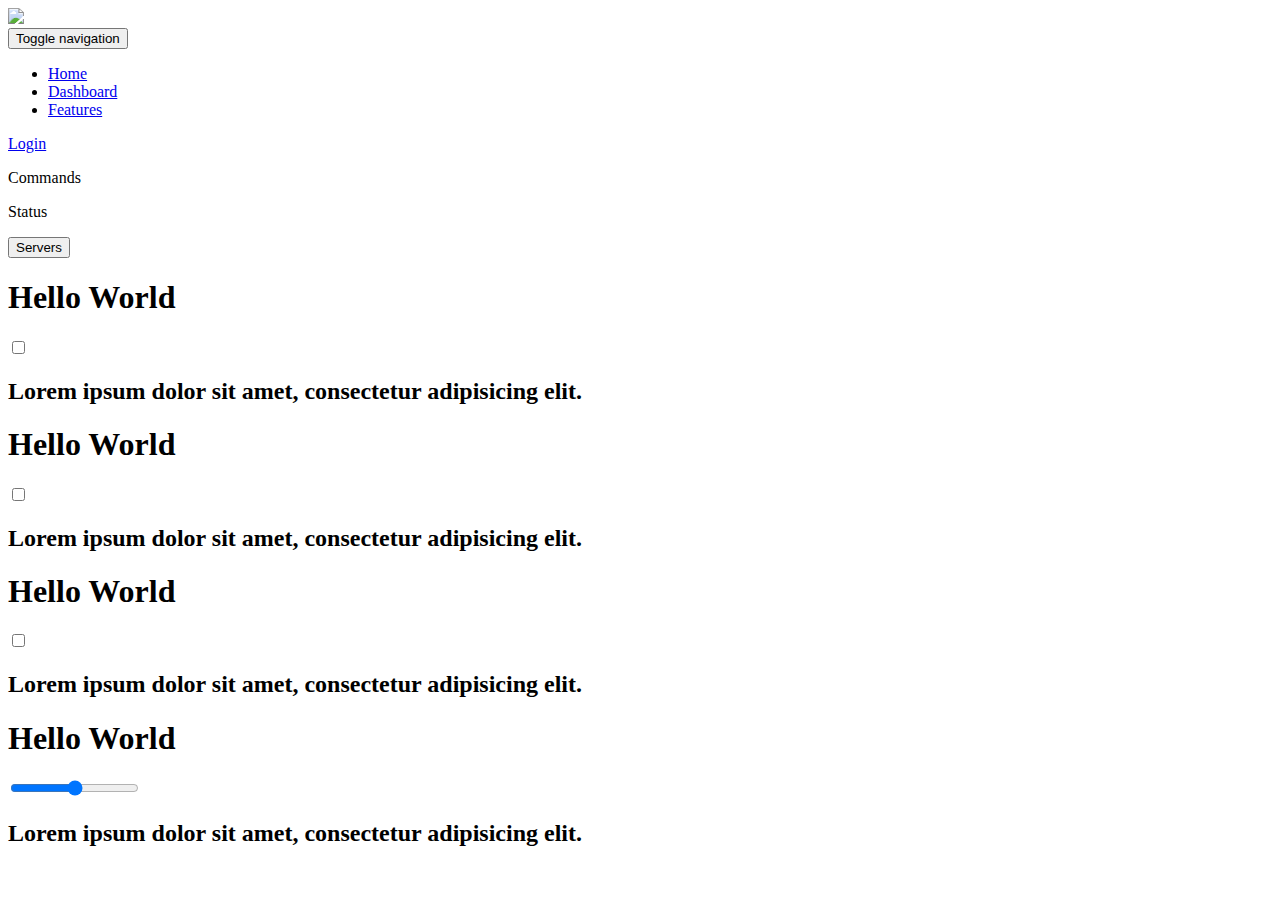
==== website/dashboard.html @ 692b3dcf "uploaded website files" ====
<!DOCTYPE html>
<html lang="en">
<head>
    <meta charset="UTF-8">
    <meta name="viewport" content="width=device-width, initial-scale=1.0">
    <meta http-equiv="X-UA-Compatible" content="ie=edge">
    <link rel="stylesheet" type="text/css" href="slick/slick/slick.css"/>
    <link rel="stylesheet" type="text/css" href="slick/slick/slick-theme.css"/>
    <link rel="stylesheet" href="https://cdnjs.cloudflare.com/ajax/libs/normalize/5.0.0/normalize.min.css">
    <script src="js/JS.js"></script>

    <link rel="stylesheet" href="styles/style.css">
    <link rel="stylesheet" href="styles/style2.css">

    <script type="text/javascript" src="js/jquery-331.min.js"></script>
    <script type="text/javascript" src="slick/slick/slick.min.js"></script>
    <script src="js/script.js"></script>
    <script src="js/dashboard.js"></script>
    <title>RaidAM</title>

</head>
<body>


        <header>
                <div class="logo-wrapper">
                    <a href="index.html">
                        <img src="elements/group 2.svg" class="logo">
                    </a>
                </div>
            
                <nav class="navbar navbar-default">
                <div class="container">
                    <!-- Brand and toggle get grouped for better mobile display -->
                    <div class="navbar-header">
                        <button  type="button" class="navbar-toggle collapsed" data-toggle="collapse"
                                data-target="#navbar" aria-expanded="false"
                        >
                            <span class="sr-only">Toggle navigation</span>
                            <span class="icon-bar"></span>
                            <span class="icon-bar"></span>
                            <span class="icon-bar"></span>
                        </button>
                    </div>
            
                    <div class="collapse navbar-collapse" id="navbar">
                        <ul class="nav navbar-nav">
                            <li class="">
                                <a href="./index.html">Home</a>
                            </li>
                            <li class="">
                                <a href="dashboard.html">Dashboard</a>
                            </li>
                            
                            </li>

                            <li class="">
                                <a href="#features">Features</a>
                            </li>
                        </ul>
                    </div>
                </div>
            </nav></header>
        <div class="dashboard" >
        <div class="box2" id="username"></div>
        <div class="box2"><p>Commands</p></div>
        <div class="box2"><p>Status</p></div>
        <button onclick="dropdown()" class="box2 dropdown">Servers
                <div id="myDropdown" class="dropdown-content">

                      </div>
        </button>

            <div class="box"><h1>Hello World</h1>
                <label class="switch">
                        <input type="checkbox">
                        <span class="slider round"></span>
                      </label>
                <h2>Lorem ipsum dolor sit amet, consectetur adipisicing elit. </h2>
   
                </div>
                <div class="box"><h1>Hello World</h1>
                    <label class="switch">
                            <input type="checkbox">
                            <span class="slider round"></span>
                          </label>
                    <h2>Lorem ipsum dolor sit amet, consectetur adipisicing elit. </h2>
       
                    </div>            <div class="box"><h1>Hello World</h1>
                <label class="switch">
                        <input type="checkbox">
                        <span class="slider round"></span>
                      </label>
                <h2>Lorem ipsum dolor sit amet, consectetur adipisicing elit. </h2>
   
                </div>
                <div class="box"><h1>Hello World</h1>
                    <input type="range" name="test" id="tee">
                    <h2>Lorem ipsum dolor sit amet, consectetur adipisicing elit. </h2>
       
                    </div>

        </div>
        </body>
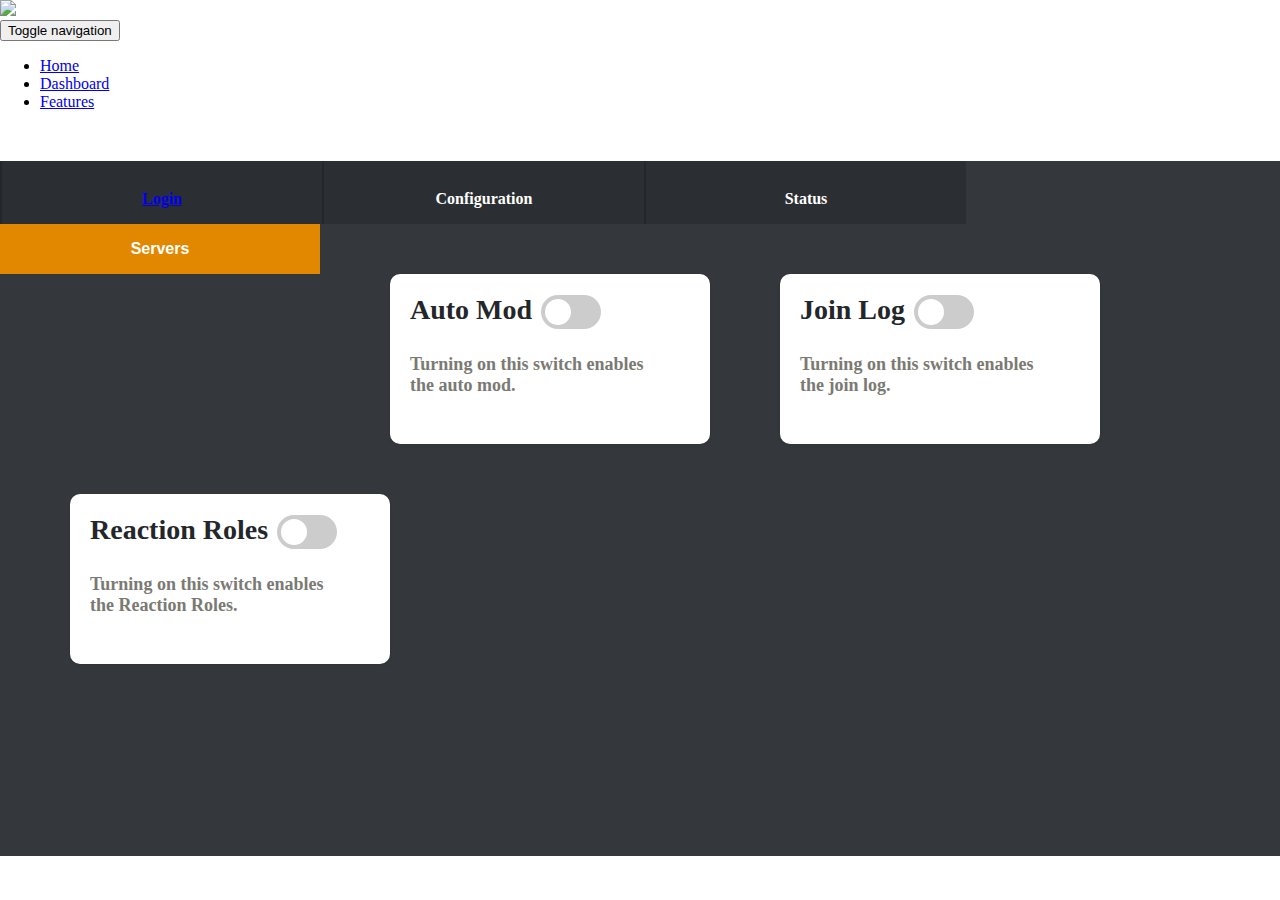
==== commit dc04d9b1: "updated dashboard.index" ====
--- a/website/dashboard.html
+++ b/website/dashboard.html
@@ -63,7 +63,7 @@
             </nav></header>
         <div class="dashboard" >
         <div class="box2" id="username"></div>
-        <div class="box2"><p>Commands</p></div>
+        <div class="box2"><p>Configuration</p></div>
         <div class="box2"><p>Status</p></div>
         <button onclick="dropdown()" class="box2 dropdown">Servers
                 <div id="myDropdown" class="dropdown-content">
@@ -71,35 +71,30 @@
                       </div>
         </button>
 
-            <div class="box"><h1>Hello World</h1>
+            <div class="box"><h1>Auto Mod</h1>
                 <label class="switch">
                         <input type="checkbox">
                         <span class="slider round"></span>
                       </label>
-                <h2>Lorem ipsum dolor sit amet, consectetur adipisicing elit. </h2>
+                <h2>Turning on this switch enables the auto mod. </h2>
    
                 </div>
-                <div class="box"><h1>Hello World</h1>
+                <div class="box"><h1>Join Log</h1>
                     <label class="switch">
                             <input type="checkbox">
                             <span class="slider round"></span>
                           </label>
-                    <h2>Lorem ipsum dolor sit amet, consectetur adipisicing elit. </h2>
+                    <h2>Turning on this switch enables the join log. </h2>
        
-                    </div>            <div class="box"><h1>Hello World</h1>
+                    </div>            <div class="box"><h1>Reaction Roles</h1>
                 <label class="switch">
                         <input type="checkbox">
                         <span class="slider round"></span>
                       </label>
-                <h2>Lorem ipsum dolor sit amet, consectetur adipisicing elit. </h2>
+                <h2>Turning on this switch enables the Reaction Roles. </h2>
    
                 </div>
-                <div class="box"><h1>Hello World</h1>
-                    <input type="range" name="test" id="tee">
-                    <h2>Lorem ipsum dolor sit amet, consectetur adipisicing elit. </h2>
-       
-                    </div>
+
 
         </div>
-        </body>
- +</body>--- a/website/styles/style.css
+++ b/website/styles/style.css
@@ -0,0 +1,772 @@
+body {
+    margin: 0;
+}
+
+html {
+    scroll-behavior: smooth;
+  }
+  
+.dashboard {
+    background-color: #34383c;
+    overflow: hidden;
+    margin-top: 50px;
+    height: 100%;
+    padding-bottom: 15%;
+}
+.box2 {
+    background: #2b2f33;
+    width: 25%;
+    height: 50px;
+    color: white;
+    font-weight: bold;
+     padding-top: 1%;
+    float: left;
+    border-left: 2px #23272a solid;
+}
+
+.box2 p {
+  text-align: center;
+  font-size: 16px;
+}
+
+.dropdown {
+    background-color: #e28800;
+    color: white;
+    border: none;
+    cursor: pointer;
+    width: 25%;
+    font-size: 16px;
+    text-align: center;
+  padding-top: 2px;
+
+}
+.dropdown p {
+}
+.dropdown:hover, .dropdown:focus {
+    background-color: #e2b100;
+  }
+
+  .dropdown-content {
+    display: none;
+    position: absolute;
+    background-color: #f1f1f1;
+    min-width: 160px;
+    box-shadow: 0px 8px 16px 0px rgba(0,0,0,0.2);
+    z-index: 1;
+    max-height: 200px;
+    overflow: auto;
+    max-height: 300px;
+    border-radius: 5px;
+  }
+
+  .dropdown-content a {
+    color: black;
+    padding: 12px 12px;
+    text-decoration: none;
+    display: block;
+    
+  }
+
+  .show {
+      display:block;
+  }
+
+.box {
+    elevation: 50px;
+    margin-top: 50px;
+    color: #23272a;
+    background: white;
+    width: 300px;
+    height: 150px;
+    border-radius: 10px;
+    margin-left: 70px;
+    padding: 10px;
+    float:left;
+    box-shadow: 0 2px 3px rgba(35,39,42,.1),0 0 0 1px rgba(35,39,42,.1);
+}
+    
+.box h1 {
+    font-size: 28px;
+
+    display: inline;
+    position: relative;
+    top: 10px;
+    left: 10px;
+}
+.box h2 {
+    font-size: 18px;
+
+    display: block;
+    position: relative;
+    top: 10px;
+    left: 10px;
+    color: #7a7a73;
+    width: 80%;
+}
+
+.slideshow {
+    width:100%;
+
+    height: 600px;
+    overflow:hidden;
+
+    margin: 0; 
+}
+
+.image {
+    background:  center  no-repeat;
+    background-size: cover;
+    display: inline-block;
+    height:600px; 
+    width:100%;
+    margin: 0;
+}
+
+.image2 {
+    margin-top: 130px;
+    margin-bottom: -30px;
+    background:  center  no-repeat;
+    background-size: cover;
+    display: inline-block;
+    height:350px; 
+    width:100%;
+}
+
+.slider-text {
+    color: white;
+    font-size: 20px;
+    transform: translate(-50%,-50%);
+    text-align: center;
+    position: absolute;
+    top: 51%;
+    left: 30%;
+    width: 400px;
+    font-weight: bolder;
+}
+  .shade {
+    width: 100%;
+    height: 100%;
+    background: rgba(0,0,0,0.5);
+    position: relative;
+    top: 0;
+    left: 0;
+  }
+
+  .slider-title {
+      color: white;
+      margin: 0;
+      transform: translate(-50%,-50%);
+      text-align: center;
+      position: absolute;
+      top: 37%;
+      left: 30%;
+      font-weight: bolder;
+  }
+
+  .slider-button {
+
+    color: white;
+    margin: 0;
+    transform: translate(-50%,-50%);
+    text-align: center;
+    position: absolute;
+    top: 70%;
+    left: 30%;
+    background-color: #e2b100;
+    border: none;
+    padding: 15px 20px;
+    font-size: 16px;
+
+    border-radius: 30px;
+}
+
+.admission-text {
+    color: white;
+    font-size: 20px;
+    transform: translate(-50%,-50%);
+    text-align: center;
+    position: absolute;
+    top: 47%;
+    left: 48%;
+    width: 500px;
+}
+
+  .admission-title {
+      color: white;
+      margin: 0;
+      transform: translate(-50%,-50%);
+      text-align: center;
+      position: absolute;
+      top: 26%;
+      left: 48%;
+  }
+
+  .admission-button {
+
+    color: white;
+    margin: 0;
+    transform: translate(-50%,-50%);
+    text-align: center;
+    position: absolute;
+    top: 84%;
+    left: 48%;
+    background-color: #e2b100;
+    border: none;
+    padding: 15px 20px;
+    font-size: 16px;
+    border-radius: 30px;
+
+
+}
+
+.description {
+    overflow:hidden;
+
+    margin: 10%;
+}
+
+.description .container {
+    
+}
+.ptext {
+
+    position: relative;
+    top: 30px;
+    left: 50px;
+    font-size: 20px;
+    width: 800px;
+    text-align: left;
+}
+.pics {
+ width: 200px;
+}
+
+
+
+.desc-title {
+    font-size: 26px;
+    color: black;
+
+    text-align: center;
+    display: inline-block;
+    width: 100%;
+    font-weight: bold;
+    margin-top: 50px;
+}
+.desc-text {
+    font-size: 18px;
+}
+
+.gallery {
+    margin:5%;
+
+}
+
+.gallery h1 {
+    font-size: 36px;
+    color: slateblue;
+    width: 472px;
+    margin-left: 1.3%;
+}
+
+.galleryslide {
+    width:100%;
+
+    height: 250px;
+    overflow:hidden;
+
+    margin: 0; 
+}
+
+.galleryslide img {
+
+    display: inline-block;
+    height:296px; 
+    width:100%;
+    margin: 0;
+}
+
+.section {
+    width:100%;
+    height: 461px;
+    background-color: #424242;
+    padding-top: 80px;
+    padding-left: 220px;
+}
+
+.column1 {
+    width: 180px;
+
+}
+.column2 {
+    width: 180px;
+    height: 100px;
+    
+    
+    float: left;
+}
+.column3 {
+    width: 49%;
+    height: 96px;
+    float: left;
+    position: relative;
+    top: -131px;
+    left: 54px;
+}
+
+.column1 p {
+    color: white;
+}
+
+.column2 p {
+    color: grey;
+}
+
+.column3 h3 {
+    color: white;
+}
+
+.column3 p {
+    color: grey;
+}
+
+.partners {
+    padding-top: 50px;
+}
+
+.partners h1 {
+    text-align: center;
+    font-size: 36px;
+    color: slateblue;
+    }
+
+    .site-footer
+{
+  background-color:#424242;
+  padding:45px 0 20px;
+  font-size:15px;
+  line-height:24px;
+  color:#737373;
+}
+.site-footer hr
+{
+  border-top-color:#bbb;
+  opacity:0.5
+}
+.site-footer hr.small
+{
+  margin:20px 0
+}
+.site-footer h6
+{
+  color:#fff;
+  font-size:16px;
+  text-transform:uppercase;
+  margin-top:5px;
+  letter-spacing:2px
+}
+.site-footer a
+{
+  color:#737373;
+}
+.site-footer a:hover
+{
+  color:#3366cc;
+  text-decoration:none;
+}
+.footer-links
+{
+  padding-left:0;
+  list-style:none
+}
+.footer-links li
+{
+  display:block
+}
+.footer-links a
+{
+  color:#737373
+}
+.footer-links a:active,.footer-links a:focus,.footer-links a:hover
+{
+  color:#3366cc;
+  text-decoration:none;
+}
+.footer-links.inline li
+{
+  display:inline-block
+}
+.site-footer .social-icons
+{
+  text-align:right
+}
+.site-footer .social-icons a
+{
+  width:40px;
+  height:40px;
+  line-height:40px;
+  margin-left:6px;
+  margin-right:0;
+  border-radius:100%;
+  background-color:#33353d
+}
+.copyright-text
+{
+  margin:0
+}
+
+ /* The switch - the box around the slider */
+ .switch {
+    position: relative;
+    display: inline-block;
+    width: 60px;
+    height: 34px;
+    margin-left: 15px;
+  }
+  
+  /* Hide default HTML checkbox */
+  .switch input {
+    opacity: 0;
+    width: 0;
+    height: 0;
+  }
+  
+  /* The slider */
+  .slider {
+    position: absolute;
+    cursor: pointer;
+    top: 0;
+    left: 0;
+    right: 0;
+    bottom: 0;
+    background-color: #ccc;
+    -webkit-transition: .4s;
+    transition: .4s;
+  }
+  
+  .slider:before {
+    position: absolute;
+    content: "";
+    height: 26px;
+    width: 26px;
+    left: 4px;
+    bottom: 4px;
+    background-color: white;
+    -webkit-transition: .4s;
+    transition: .4s;
+  }
+  
+  input:checked + .slider {
+    background-color: #e2b100;
+  }
+  
+  input:focus + .slider {
+    box-shadow: 0 0 1px #e2b100;
+  }
+  
+  input:checked + .slider:before {
+    -webkit-transform: translateX(26px);
+    -ms-transform: translateX(26px);
+    transform: translateX(26px);
+  }
+  
+  /* Rounded sliders */
+  .slider.round {
+    border-radius: 34px;
+    text-align: center;
+
+  }
+  
+  .slider.round:before {
+    border-radius: 50%;
+  } 
+@media (max-width:991px)
+{
+  .site-footer [class^=col-]
+  {
+    margin-bottom:30px
+  }
+}
+@media (max-width:767px)
+{
+  .site-footer
+  {
+    padding-bottom:0
+  }
+  .site-footer .copyright-text,.site-footer .social-icons
+  {
+    text-align:center
+  }
+}
+.social-icons
+{
+  padding-left:0;
+  margin-bottom:0;
+  list-style:none
+}
+.social-icons li
+{
+  display:inline-block;
+  margin-bottom:4px
+}
+.social-icons li.title
+{
+  margin-right:15px;
+  text-transform:uppercase;
+  color:#96a2b2;
+  font-weight:700;
+  font-size:13px
+}
+.social-icons a{
+  background-color:#eceeef;
+  color:#818a91;
+  font-size:16px;
+  display:inline-block;
+  line-height:44px;
+  width:44px;
+  height:44px;
+  text-align:center;
+  margin-right:8px;
+  border-radius:100%;
+  -webkit-transition:all .2s linear;
+  -o-transition:all .2s linear;
+  transition:all .2s linear
+}
+.social-icons a:active,.social-icons a:focus,.social-icons a:hover
+{
+  color:#fff;
+  background-color:#29aafe
+}
+.social-icons.size-sm a
+{
+  line-height:34px;
+  height:34px;
+  width:34px;
+  font-size:14px
+}
+.social-icons a.facebook:hover
+{
+  background-color:#3b5998
+}
+.social-icons a.twitter:hover
+{
+  background-color:#00aced
+}
+.social-icons a.linkedin:hover
+{
+  background-color:#007bb6
+}
+.social-icons a.dribbble:hover
+{
+  background-color:#ea4c89
+}
+@media (max-width:767px)
+{
+  .social-icons li.title
+  {
+    display:block;
+    margin-right:0;
+    font-weight:600
+  }
+}
+
+
+    @media only screen and (max-width: 1240px) {
+        .pics img:nth-child(3) {
+            left: 194px;
+            position: relative;
+            top: 101px;
+        }
+    }
+
+  @media only screen and (max-width: 700px) {
+    .slideshow {
+        height: 450px;
+    }
+    
+    .image {
+
+        height:450px; 
+        
+    }
+
+    .slider-button {
+        top: 80%;
+
+       
+    }   
+
+
+  }
+
+  #map {
+    height: 500px;
+    width: 100%;
+    
+  }
+
+.grid-container {
+    display: grid;
+    grid-template-columns: 45% 45% ;
+    
+}
+
+.grid-item {
+    color: slateblue;
+    padding: 100px;
+    height: 500px;
+    margin-bottom: 300px;
+}
+
+
+
+.grid-item form input {
+    color: black;
+  width: 100%;
+  padding: 12px 12px;;
+    margin-bottom: 20px;
+    background-color: white;
+  border: none;
+  border-bottom: 1px solid black;
+}
+
+.grid-item form p {
+    color: black;
+    font-weight: bold;
+}
+
+.grid-item span {
+    color: black;
+}
+
+.grid-item i {
+    color: black;
+}
+
+.send {
+    color: white;
+    margin: 0;
+        background-color: black;
+    border: none;
+    padding: 15px 20px;
+    font-size: 16px;
+    text-align: center;
+    margin-top: 50px;
+    width: 100%;
+    border-radius: 30px;
+}
+
+
+
+
+  @media only screen and (max-width: 600px) {
+    .slider-text {
+        font-size: 15px;
+        left: 30%;
+        width: 300px;
+        
+    }
+
+    .admission-text {
+        width:400px;
+    }
+
+    .description .container {
+        width: 300px;
+    }
+
+
+
+    .desc-title {
+        font-size: 40px;
+
+    }
+      .admission-text {
+          font-size: 15px;
+          width: 300px;
+      }
+    .icons {
+
+        margin-top: -400px;
+        margin-left: -20px;
+    
+    }
+    .icons img {
+        width: 50px;
+    }
+   }
+
+   @media only screen and (max-width: 400px) {
+    .slider-text {
+        left: 45%;
+
+    }
+       .slider-title {
+           left: 22%;
+       }
+       .slider-button {
+        font-size: 12px;
+           left: 22%;
+
+       }
+       .pics {
+        width: 100px;
+       }
+       .ptext {
+
+        position: relative;
+        top: 30px;
+        left: 50px;
+        font-size: 15px;
+        width: 250px;
+        text-align: left;
+        margin-bottom: 200px;
+        top: 60px;
+    }       
+
+}
+    @media only screen and (max-width: 900px) {
+        .column1 {
+            display: none;
+        }       
+        .column2 {
+            display: none;
+        }
+        .column3 {
+            width: 100%;
+            top: -50px;
+            left: -100px;
+        }
+        
+        .grid-container {
+            display: grid;
+            grid-template-rows: 45% 65% ;
+            grid-template-columns: unset ;
+
+        }
+        
+        .grid-item {
+            width: 100%;
+            color: slateblue;
+            padding: 50px;
+            height: 600px;
+            margin-bottom: 100px;
+        }
+   }
+   @media only screen and (max-width: 550px) {
+       .column3 {
+           left: -140px;
+       }
+    .column3 p {
+        font-size: 10px;
+        width: 130%;
+        text-align: center;
+    }
+    .column3 h3 {
+        font-size: 17px;
+        text-align: center;
+        margin-left: -45px;
+        width: 300px;
+ 
+    }
+}